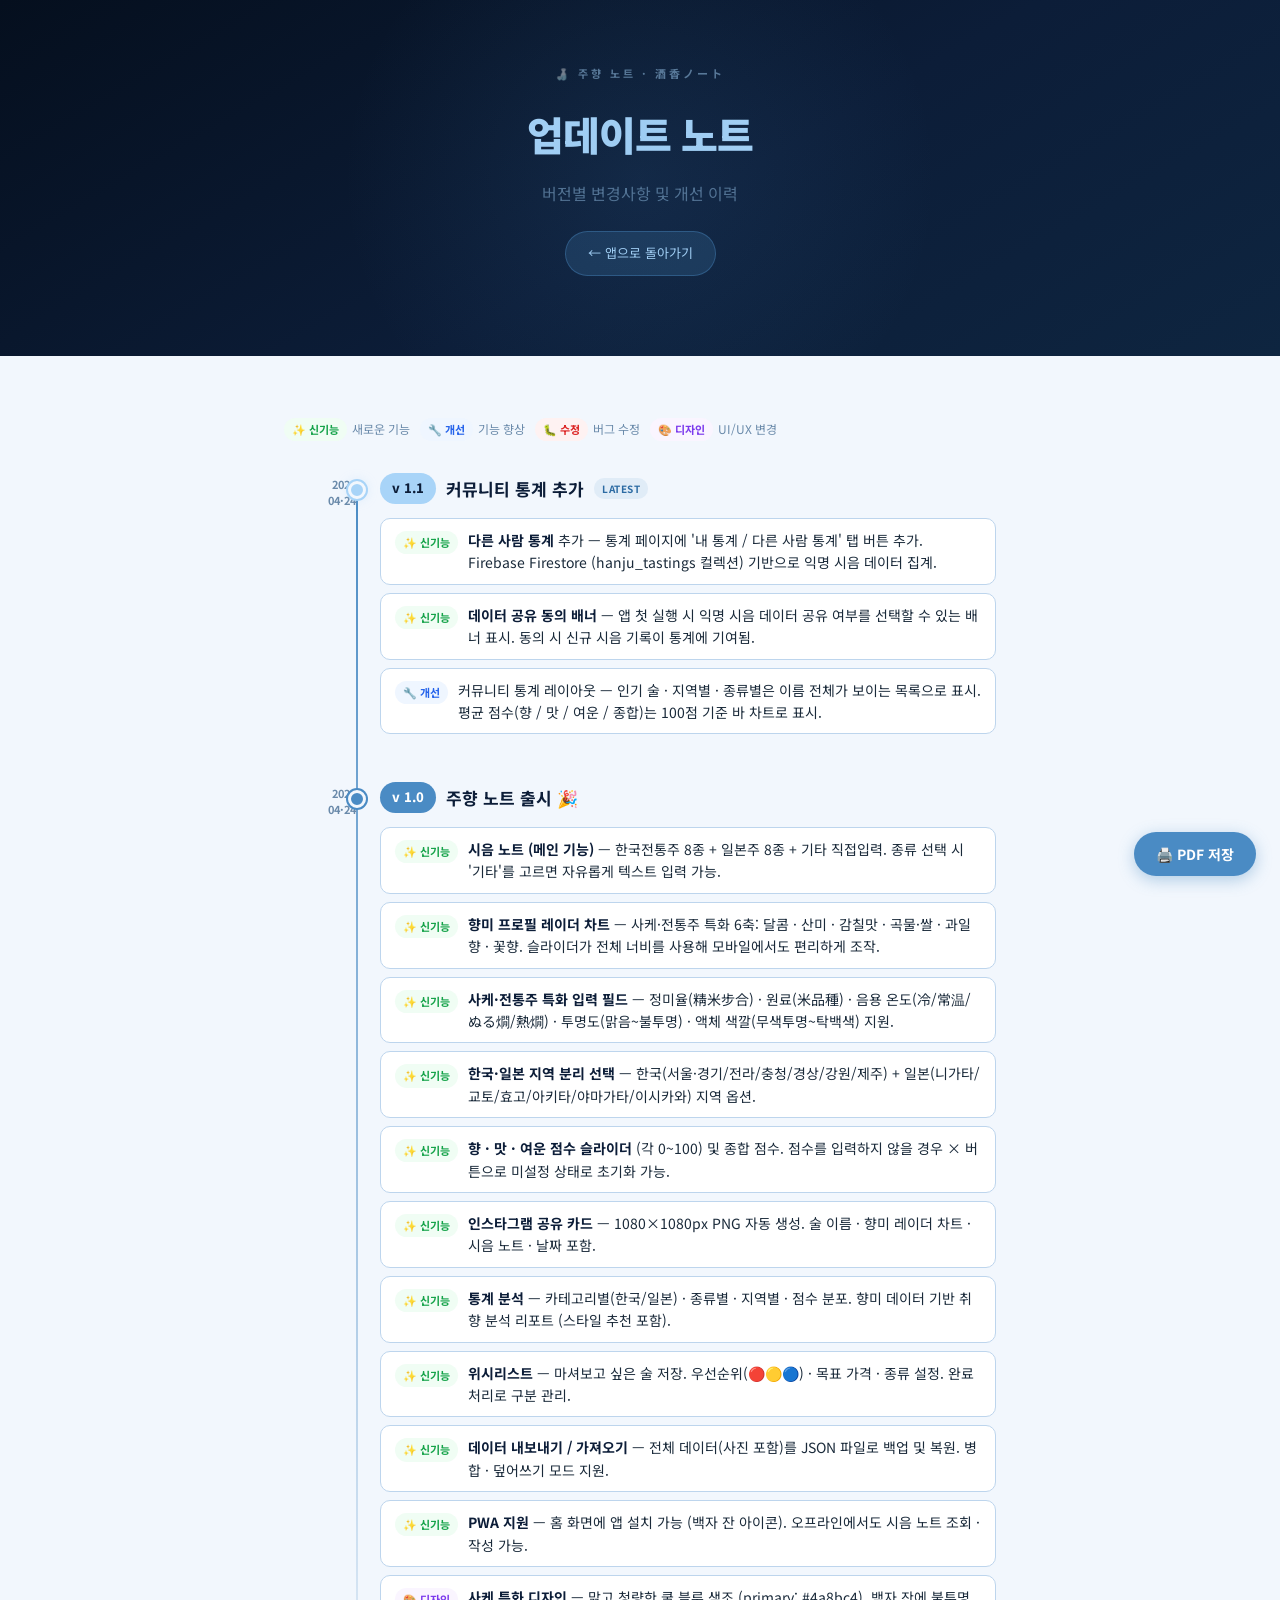
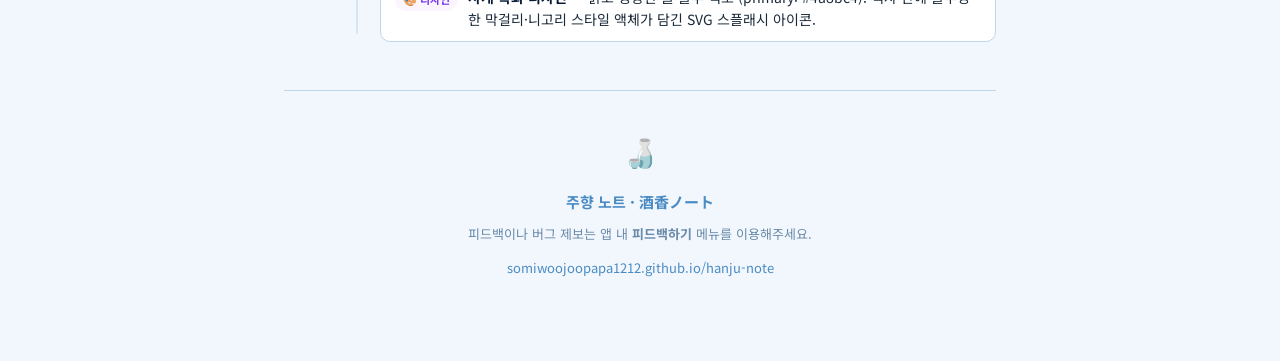
==== patchnotes.html @ c5078d6e "docs: 업데이트 노트 페이지 추가 (patchnotes.html) v1.0 ~ v1.1 변경사항을 타임라인 형태로 정리. 신기능/개선/수정/디자인 카테고리 뱃지 포함.  Co-" ====
<!DOCTYPE html>
<html lang="ko">
<head>
<meta charset="UTF-8"/>
<meta name="viewport" content="width=device-width, initial-scale=1.0"/>
<title>주향 노트 · 업데이트 노트</title>
<style>
  @import url('https://fonts.googleapis.com/css2?family=Noto+Sans+KR:wght@300;400;600;700;900&display=swap');

  :root {
    --primary: #4a8bc4;
    --primary-dark: #2c6ba3;
    --primary-light: #f5c842;
    --primary-dim: rgba(74,139,196,0.1);
    --dark: #0c1d38;
    --text: #1a2a3a;
    --text-muted: #6a8aaa;
    --bg: #f2f7fd;
    --card: #ffffff;
    --border: #bdd5ed;
    --new: #16a34a;
    --new-bg: #f0fdf4;
    --improve: #2563eb;
    --improve-bg: #eff6ff;
    --fix: #dc2626;
    --fix-bg: #fef2f2;
    --design: #7c3aed;
    --design-bg: #faf5ff;
  }
  * { box-sizing: border-box; margin: 0; padding: 0; }
  body { font-family: 'Noto Sans KR', -apple-system, sans-serif; background: var(--bg); color: var(--text); font-size: 15px; line-height: 1.75; }

  @media print {
    body { font-size: 13px; background: white; }
    .no-print { display: none !important; }
    .hero { min-height: auto; padding: 40px; }
  }

  /* ── 히어로 ── */
  .hero {
    background: linear-gradient(150deg, #050f1e 0%, #0c1d38 55%, #0e2540 100%);
    color: white; text-align: center; padding: 64px 24px 80px;
    position: relative; overflow: hidden;
  }
  .hero::before {
    content: ''; position: absolute;
    width: 600px; height: 600px; border-radius: 50%;
    background: radial-gradient(circle, rgba(74,139,196,0.12) 0%, transparent 70%);
    top: 50%; left: 50%; transform: translate(-50%,-50%);
  }
  .hero-app { font-size: 11px; font-weight: 700; letter-spacing: 3px; color: rgba(168,212,248,0.5); margin-bottom: 16px; text-transform: uppercase; }
  .hero-title { font-size: 40px; font-weight: 900; color: #a8d4f8; letter-spacing: -1px; margin-bottom: 10px; }
  .hero-sub { font-size: 16px; color: rgba(168,212,248,0.45); }
  .hero-link { display: inline-block; margin-top: 24px; padding: 10px 22px; background: rgba(74,139,196,0.2); border: 1px solid rgba(74,139,196,0.4); border-radius: 24px; color: #a8d4f8; font-size: 13px; text-decoration: none; transition: background 0.2s; }
  .hero-link:hover { background: rgba(74,139,196,0.35); }

  /* ── 콘텐츠 ── */
  .content { max-width: 760px; margin: 0 auto; padding: 60px 24px 80px; }

  /* ── 타임라인 ── */
  .timeline { position: relative; }
  .timeline::before {
    content: ''; position: absolute;
    left: 72px; top: 8px; bottom: 8px; width: 2px;
    background: linear-gradient(to bottom, var(--primary), rgba(74,139,196,0.15));
  }
  .release { display: flex; gap: 24px; margin-bottom: 48px; position: relative; }
  .release-date-col { flex-shrink: 0; width: 72px; text-align: right; padding-top: 4px; }
  .release-dot {
    position: absolute; left: 64px; top: 8px;
    width: 18px; height: 18px; border-radius: 50%;
    background: var(--primary); border: 3px solid var(--bg);
    box-shadow: 0 0 0 2px var(--primary);
    z-index: 1;
  }
  .release-dot.latest { background: #a8d4f8; box-shadow: 0 0 0 2px #a8d4f8, 0 0 12px rgba(168,212,248,0.4); }
  .release-date { font-size: 11px; font-weight: 700; color: var(--text-muted); line-height: 1.4; }

  .release-body { flex: 1; }
  .release-header { display: flex; align-items: center; gap: 10px; margin-bottom: 14px; flex-wrap: wrap; }
  .version-badge {
    font-size: 13px; font-weight: 800; color: white;
    background: var(--primary); padding: 4px 12px; border-radius: 20px;
  }
  .version-badge.latest { background: #a8d4f8; color: var(--dark); }
  .release-name { font-size: 17px; font-weight: 700; color: var(--dark); }
  .latest-tag {
    font-size: 10px; font-weight: 700; padding: 2px 8px;
    background: var(--primary-dim); color: var(--primary-dark);
    border-radius: 10px; letter-spacing: 0.5px;
  }

  .change-list { display: flex; flex-direction: column; gap: 8px; }
  .change-item { display: flex; gap: 10px; align-items: flex-start; padding: 10px 14px; border-radius: 10px; background: var(--card); border: 1px solid var(--border); }
  .change-badge {
    flex-shrink: 0; font-size: 11px; font-weight: 700;
    padding: 2px 8px; border-radius: 20px; margin-top: 2px; white-space: nowrap;
  }
  .badge-new     { background: var(--new-bg);     color: var(--new);     }
  .badge-improve { background: var(--improve-bg); color: var(--improve); }
  .badge-fix     { background: var(--fix-bg);     color: var(--fix);     }
  .badge-design  { background: var(--design-bg);  color: var(--design);  }
  .change-text { font-size: 14px; color: var(--text); line-height: 1.6; }
  .change-text strong { color: var(--dark); }

  /* ── 레전드 ── */
  .legend { display: flex; gap: 10px; flex-wrap: wrap; margin-bottom: 32px; }
  .legend-item { display: flex; align-items: center; gap: 5px; font-size: 12px; color: var(--text-muted); }

  /* ── 고정 버튼 ── */
  .fab { position: fixed; bottom: 24px; right: 24px; background: var(--primary); color: white; border: none; border-radius: 50px; padding: 12px 22px; font-size: 14px; font-weight: 700; cursor: pointer; box-shadow: 0 4px 16px rgba(74,139,196,0.4); font-family: inherit; transition: background 0.2s; }
  .fab:hover { background: var(--primary-dark); }

  @media (max-width: 600px) {
    .timeline::before { left: 0; }
    .release { flex-direction: column; gap: 10px; padding-left: 20px; }
    .release-date-col { width: auto; text-align: left; }
    .release-dot { left: -8px; }
    .hero-title { font-size: 28px; }
  }
</style>
</head>
<body>

<div class="hero">
  <div class="hero-app">🍶 주향 노트 · 酒香ノート</div>
  <div class="hero-title">업데이트 노트</div>
  <div class="hero-sub">버전별 변경사항 및 개선 이력</div>
  <a class="hero-link" href="index.html">← 앱으로 돌아가기</a>
</div>

<div class="content">

  <div class="legend">
    <div class="legend-item"><span class="change-badge badge-new">✨ 신기능</span> 새로운 기능</div>
    <div class="legend-item"><span class="change-badge badge-improve">🔧 개선</span> 기능 향상</div>
    <div class="legend-item"><span class="change-badge badge-fix">🐛 수정</span> 버그 수정</div>
    <div class="legend-item"><span class="change-badge badge-design">🎨 디자인</span> UI/UX 변경</div>
  </div>

  <div class="timeline">

    <!-- v1.1 -->
    <div class="release">
      <div class="release-date-col">
        <div class="release-dot latest"></div>
        <div class="release-date">2026<br/>04·24</div>
      </div>
      <div class="release-body">
        <div class="release-header">
          <span class="version-badge latest">v 1.1</span>
          <span class="release-name">커뮤니티 통계 추가</span>
          <span class="latest-tag">LATEST</span>
        </div>
        <div class="change-list">
          <div class="change-item">
            <span class="change-badge badge-new">✨ 신기능</span>
            <span class="change-text"><strong>다른 사람 통계</strong> 추가 — 통계 페이지에 '내 통계 / 다른 사람 통계' 탭 버튼 추가. Firebase Firestore (hanju_tastings 컬렉션) 기반으로 익명 시음 데이터 집계.</span>
          </div>
          <div class="change-item">
            <span class="change-badge badge-new">✨ 신기능</span>
            <span class="change-text"><strong>데이터 공유 동의 배너</strong> — 앱 첫 실행 시 익명 시음 데이터 공유 여부를 선택할 수 있는 배너 표시. 동의 시 신규 시음 기록이 통계에 기여됨.</span>
          </div>
          <div class="change-item">
            <span class="change-badge badge-improve">🔧 개선</span>
            <span class="change-text">커뮤니티 통계 레이아웃 — 인기 술 · 지역별 · 종류별은 이름 전체가 보이는 목록으로 표시. 평균 점수(향 / 맛 / 여운 / 종합)는 100점 기준 바 차트로 표시.</span>
          </div>
        </div>
      </div>
    </div>

    <!-- v1.0 -->
    <div class="release">
      <div class="release-date-col">
        <div class="release-dot"></div>
        <div class="release-date">2026<br/>04·24</div>
      </div>
      <div class="release-body">
        <div class="release-header">
          <span class="version-badge">v 1.0</span>
          <span class="release-name">주향 노트 출시 🎉</span>
        </div>
        <div class="change-list">
          <div class="change-item">
            <span class="change-badge badge-new">✨ 신기능</span>
            <span class="change-text"><strong>시음 노트 (메인 기능)</strong> — 한국전통주 8종 + 일본주 8종 + 기타 직접입력. 종류 선택 시 '기타'를 고르면 자유롭게 텍스트 입력 가능.</span>
          </div>
          <div class="change-item">
            <span class="change-badge badge-new">✨ 신기능</span>
            <span class="change-text"><strong>향미 프로필 레이더 차트</strong> — 사케·전통주 특화 6축: 달콤 · 산미 · 감칠맛 · 곡물·쌀 · 과일향 · 꽃향. 슬라이더가 전체 너비를 사용해 모바일에서도 편리하게 조작.</span>
          </div>
          <div class="change-item">
            <span class="change-badge badge-new">✨ 신기능</span>
            <span class="change-text"><strong>사케·전통주 특화 입력 필드</strong> — 정미율(精米步合) · 원료(米品種) · 음용 온도(冷/常温/ぬる燗/熱燗) · 투명도(맑음~불투명) · 액체 색깔(무색투명~탁백색) 지원.</span>
          </div>
          <div class="change-item">
            <span class="change-badge badge-new">✨ 신기능</span>
            <span class="change-text"><strong>한국·일본 지역 분리 선택</strong> — 한국(서울·경기/전라/충청/경상/강원/제주) + 일본(니가타/교토/효고/아키타/야마가타/이시카와) 지역 옵션.</span>
          </div>
          <div class="change-item">
            <span class="change-badge badge-new">✨ 신기능</span>
            <span class="change-text"><strong>향 · 맛 · 여운 점수 슬라이더</strong> (각 0~100) 및 종합 점수. 점수를 입력하지 않을 경우 × 버튼으로 미설정 상태로 초기화 가능.</span>
          </div>
          <div class="change-item">
            <span class="change-badge badge-new">✨ 신기능</span>
            <span class="change-text"><strong>인스타그램 공유 카드</strong> — 1080×1080px PNG 자동 생성. 술 이름 · 향미 레이더 차트 · 시음 노트 · 날짜 포함.</span>
          </div>
          <div class="change-item">
            <span class="change-badge badge-new">✨ 신기능</span>
            <span class="change-text"><strong>통계 분석</strong> — 카테고리별(한국/일본) · 종류별 · 지역별 · 점수 분포. 향미 데이터 기반 취향 분석 리포트 (스타일 추천 포함).</span>
          </div>
          <div class="change-item">
            <span class="change-badge badge-new">✨ 신기능</span>
            <span class="change-text"><strong>위시리스트</strong> — 마셔보고 싶은 술 저장. 우선순위(🔴🟡🔵) · 목표 가격 · 종류 설정. 완료 처리로 구분 관리.</span>
          </div>
          <div class="change-item">
            <span class="change-badge badge-new">✨ 신기능</span>
            <span class="change-text"><strong>데이터 내보내기 / 가져오기</strong> — 전체 데이터(사진 포함)를 JSON 파일로 백업 및 복원. 병합 · 덮어쓰기 모드 지원.</span>
          </div>
          <div class="change-item">
            <span class="change-badge badge-new">✨ 신기능</span>
            <span class="change-text"><strong>PWA 지원</strong> — 홈 화면에 앱 설치 가능 (백자 잔 아이콘). 오프라인에서도 시음 노트 조회 · 작성 가능.</span>
          </div>
          <div class="change-item">
            <span class="change-badge badge-design">🎨 디자인</span>
            <span class="change-text"><strong>사케 특화 디자인</strong> — 맑고 청량한 쿨 블루 색조 (primary: #4a8bc4). 백자 잔에 불투명한 막걸리·니고리 스타일 액체가 담긴 SVG 스플래시 아이콘.</span>
          </div>
        </div>
      </div>
    </div>

  </div><!-- /timeline -->

  <div style="margin-top:48px;padding-top:32px;border-top:1px solid var(--border);text-align:center;color:var(--text-muted);font-size:13px;line-height:2;">
    <div style="font-size:28px;margin-bottom:8px;">🍶</div>
    <div style="font-weight:700;color:var(--primary);font-size:15px;margin-bottom:4px;">주향 노트 · 酒香ノート</div>
    <div>피드백이나 버그 제보는 앱 내 <strong>피드백하기</strong> 메뉴를 이용해주세요.</div>
    <div style="margin-top:8px;"><a href="https://somiwoojoopapa1212.github.io/hanju-note/" style="color:var(--primary);text-decoration:none;">somiwoojoopapa1212.github.io/hanju-note</a></div>
  </div>

</div>

<button class="fab no-print" onclick="window.print()">🖨️ PDF 저장</button>

</body>
</html>
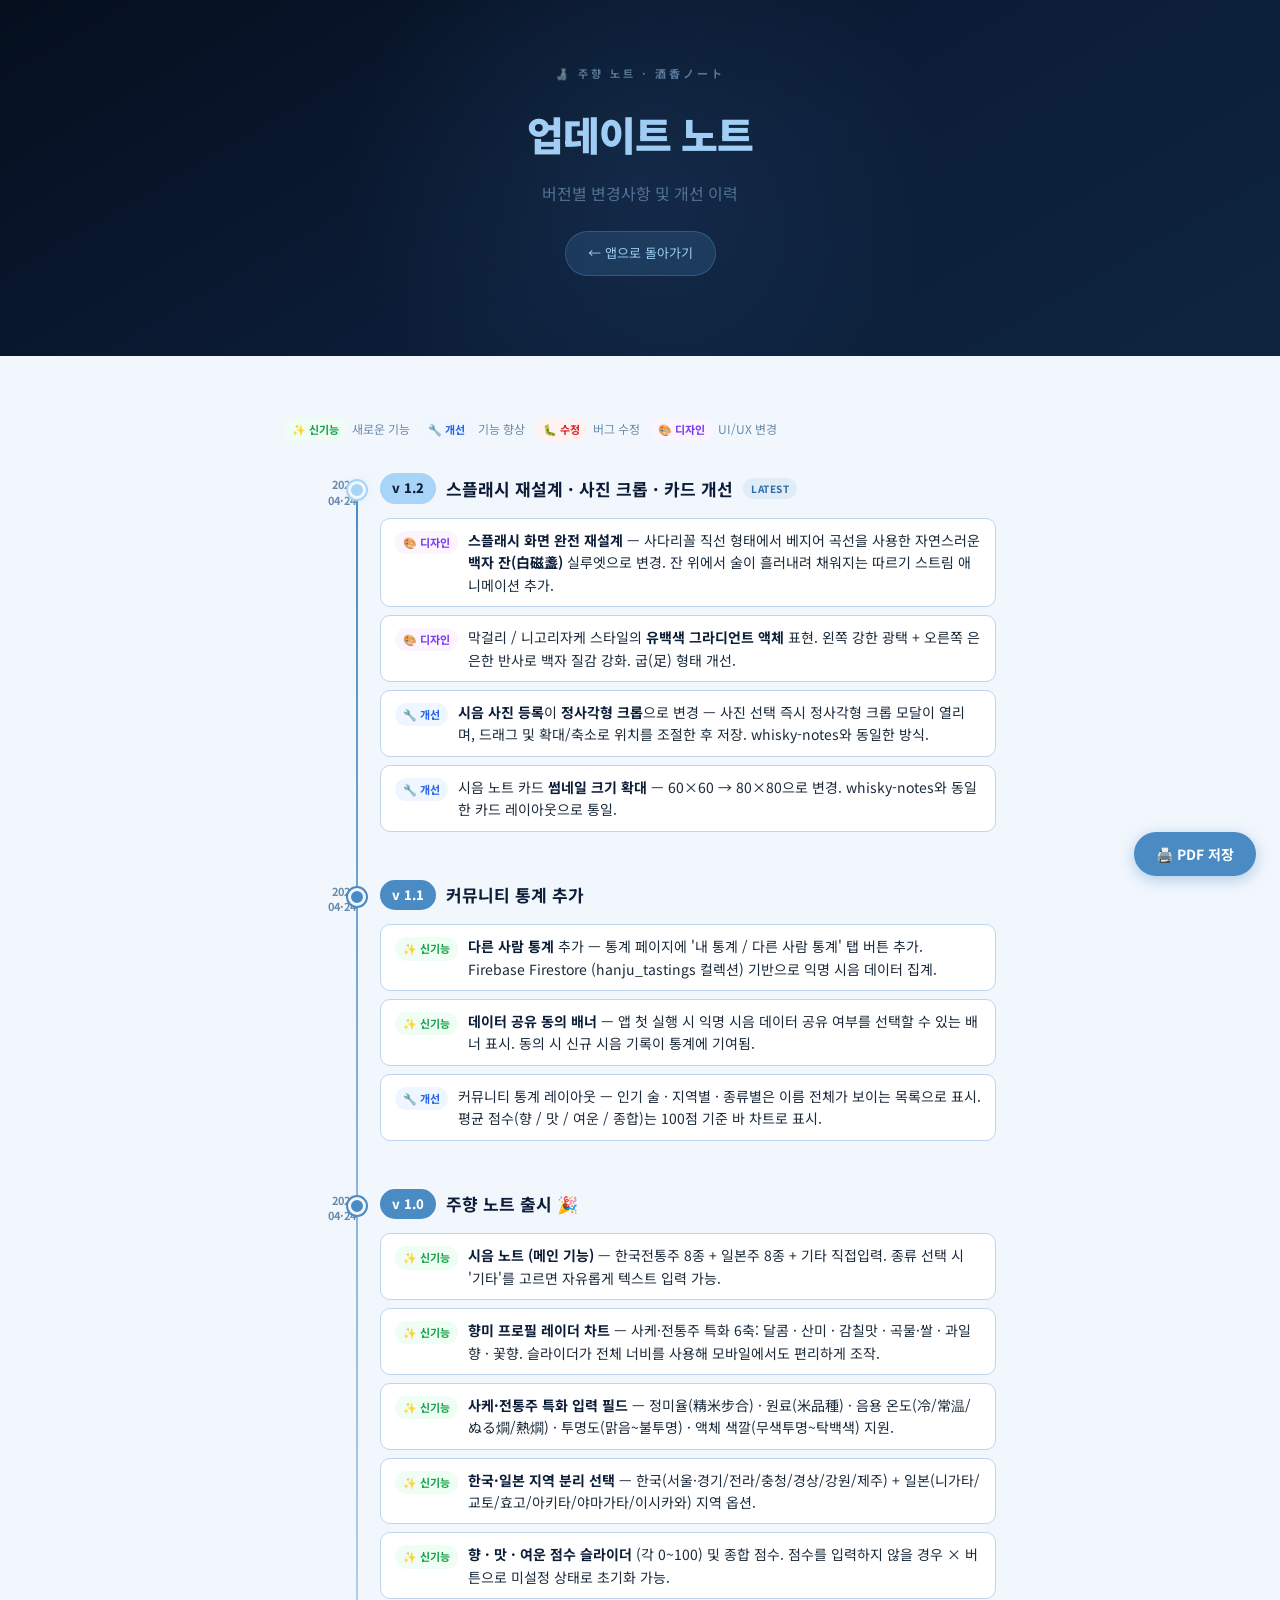
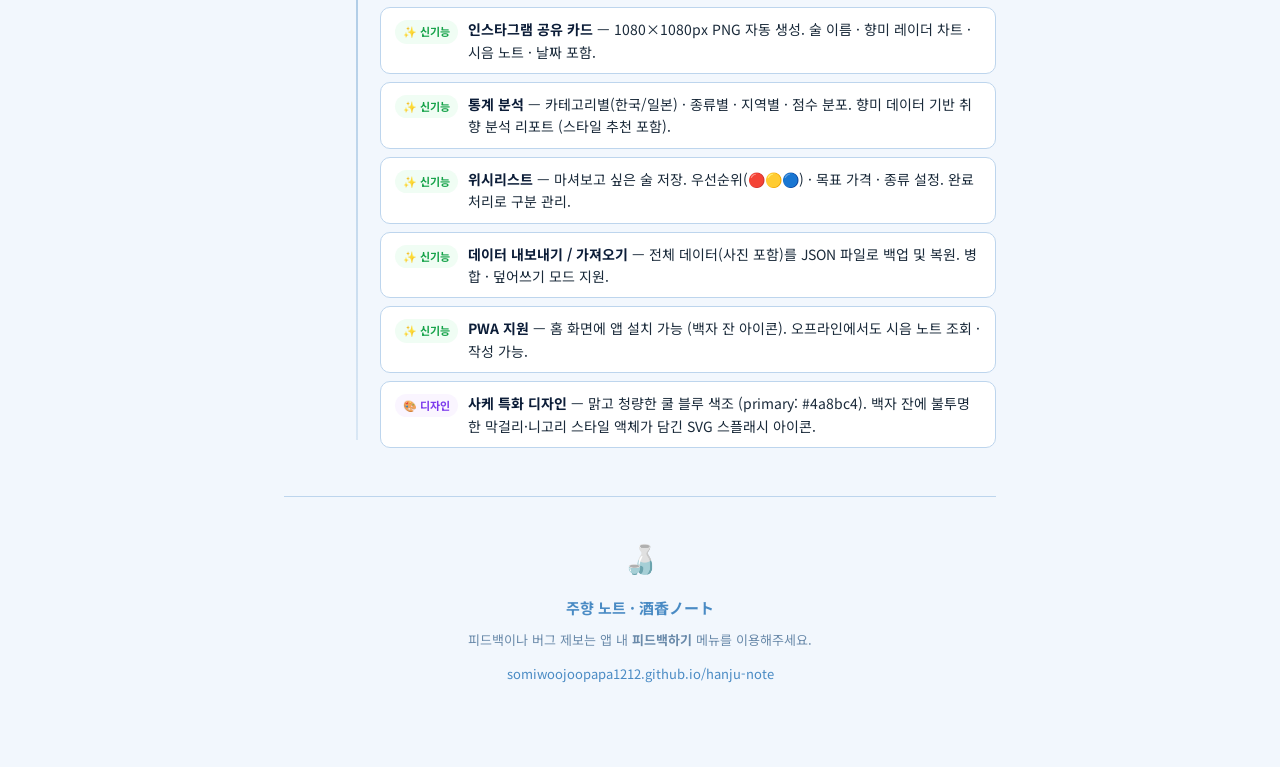
==== commit 0556c5fd: "docs: patchnotes v1.2 추가, manual.html 최초 작성 - patchnotes: v1.2 (스플래시 재설계·사진 정사각형 크롭·썸네일 확대) 항목 추가 - " ====
--- a/patchnotes.html
+++ b/patchnotes.html
@@ -140,7 +140,7 @@
 
   <div class="timeline">
 
-    <!-- v1.1 -->
+    <!-- v1.2 -->
     <div class="release">
       <div class="release-date-col">
         <div class="release-dot latest"></div>
@@ -148,9 +148,41 @@
       </div>
       <div class="release-body">
         <div class="release-header">
-          <span class="version-badge latest">v 1.1</span>
+          <span class="version-badge latest">v 1.2</span>
+          <span class="release-name">스플래시 재설계 · 사진 크롭 · 카드 개선</span>
+          <span class="latest-tag">LATEST</span>
+        </div>
+        <div class="change-list">
+          <div class="change-item">
+            <span class="change-badge badge-design">🎨 디자인</span>
+            <span class="change-text"><strong>스플래시 화면 완전 재설계</strong> — 사다리꼴 직선 형태에서 베지어 곡선을 사용한 자연스러운 <strong>백자 잔(白磁盞)</strong> 실루엣으로 변경. 잔 위에서 술이 흘러내려 채워지는 따르기 스트림 애니메이션 추가.</span>
+          </div>
+          <div class="change-item">
+            <span class="change-badge badge-design">🎨 디자인</span>
+            <span class="change-text">막걸리 / 니고리자케 스타일의 <strong>유백색 그라디언트 액체</strong> 표현. 왼쪽 강한 광택 + 오른쪽 은은한 반사로 백자 질감 강화. 굽(足) 형태 개선.</span>
+          </div>
+          <div class="change-item">
+            <span class="change-badge badge-improve">🔧 개선</span>
+            <span class="change-text"><strong>시음 사진 등록</strong>이 <strong>정사각형 크롭</strong>으로 변경 — 사진 선택 즉시 정사각형 크롭 모달이 열리며, 드래그 및 확대/축소로 위치를 조절한 후 저장. whisky-notes와 동일한 방식.</span>
+          </div>
+          <div class="change-item">
+            <span class="change-badge badge-improve">🔧 개선</span>
+            <span class="change-text">시음 노트 카드 <strong>썸네일 크기 확대</strong> — 60×60 → 80×80으로 변경. whisky-notes와 동일한 카드 레이아웃으로 통일.</span>
+          </div>
+        </div>
+      </div>
+    </div>
+
+    <!-- v1.1 -->
+    <div class="release">
+      <div class="release-date-col">
+        <div class="release-dot"></div>
+        <div class="release-date">2026<br/>04·24</div>
+      </div>
+      <div class="release-body">
+        <div class="release-header">
+          <span class="version-badge">v 1.1</span>
           <span class="release-name">커뮤니티 통계 추가</span>
-          <span class="latest-tag">LATEST</span>
         </div>
         <div class="change-list">
           <div class="change-item">
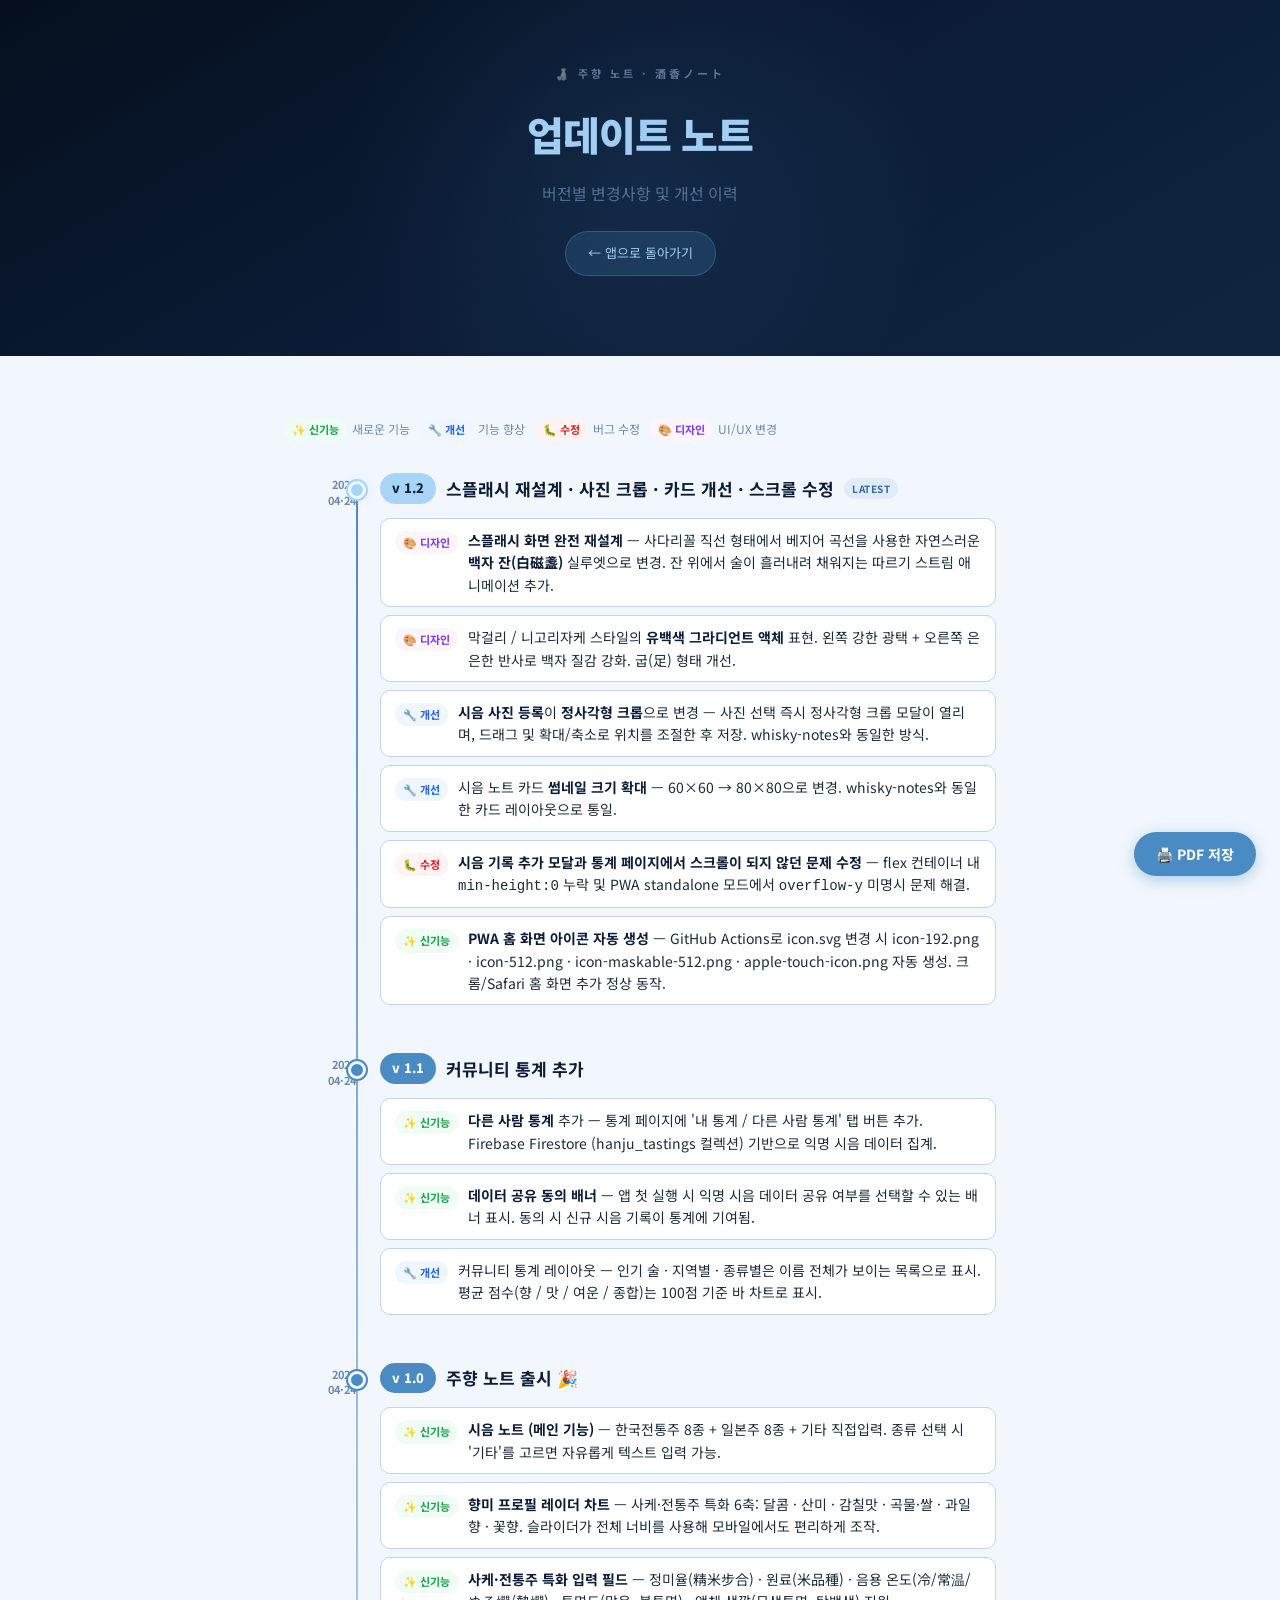
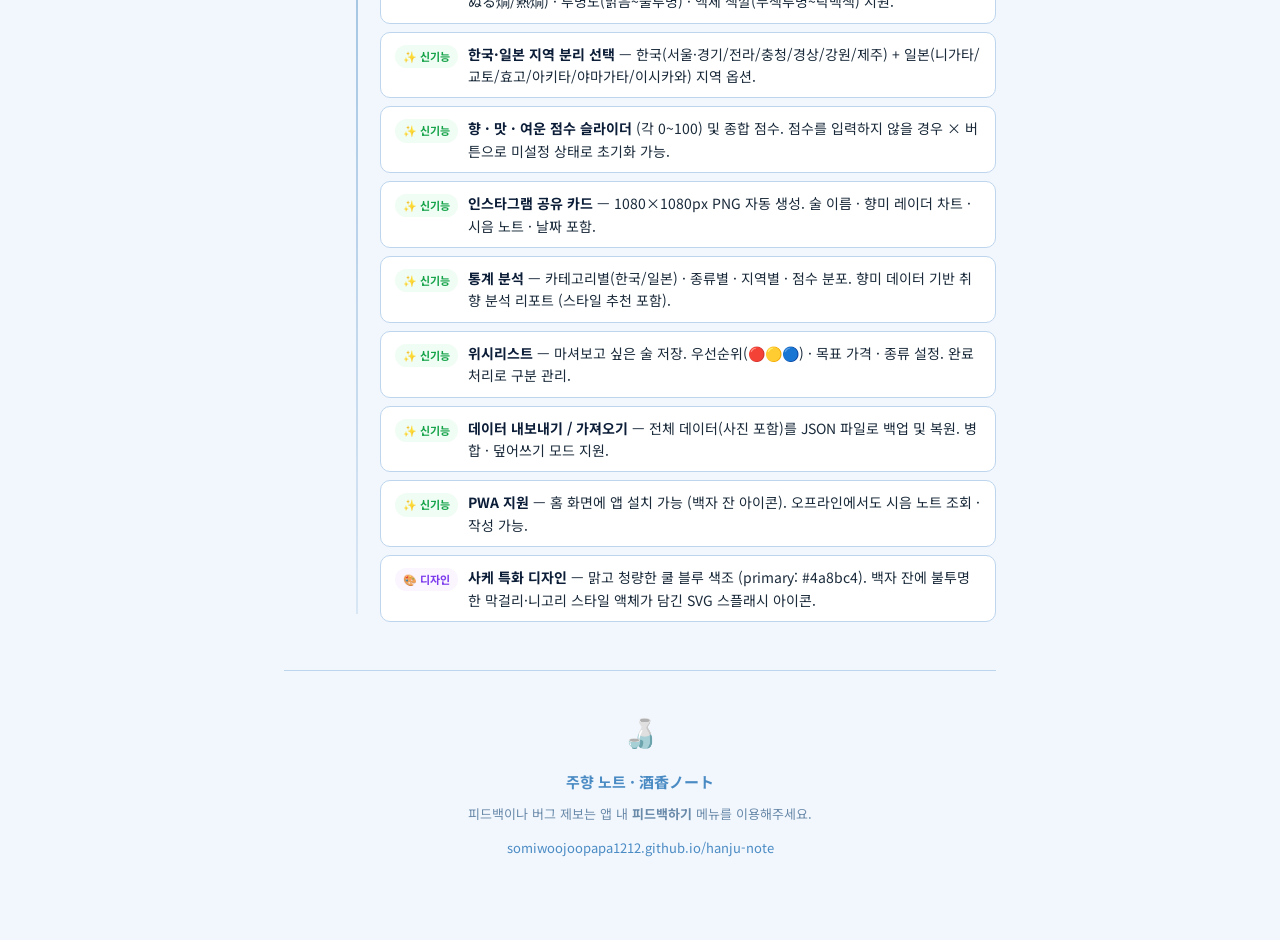
==== commit c1c600e0: "docs: patchnotes v1.2 스크롤 수정·아이콘 항목 추가" ====
--- a/patchnotes.html
+++ b/patchnotes.html
@@ -149,7 +149,7 @@
       <div class="release-body">
         <div class="release-header">
           <span class="version-badge latest">v 1.2</span>
-          <span class="release-name">스플래시 재설계 · 사진 크롭 · 카드 개선</span>
+          <span class="release-name">스플래시 재설계 · 사진 크롭 · 카드 개선 · 스크롤 수정</span>
           <span class="latest-tag">LATEST</span>
         </div>
         <div class="change-list">
@@ -168,6 +168,14 @@
           <div class="change-item">
             <span class="change-badge badge-improve">🔧 개선</span>
             <span class="change-text">시음 노트 카드 <strong>썸네일 크기 확대</strong> — 60×60 → 80×80으로 변경. whisky-notes와 동일한 카드 레이아웃으로 통일.</span>
+          </div>
+          <div class="change-item">
+            <span class="change-badge badge-fix">🐛 수정</span>
+            <span class="change-text"><strong>시음 기록 추가 모달과 통계 페이지에서 스크롤이 되지 않던 문제 수정</strong> — flex 컨테이너 내 <code>min-height:0</code> 누락 및 PWA standalone 모드에서 <code>overflow-y</code> 미명시 문제 해결.</span>
+          </div>
+          <div class="change-item">
+            <span class="change-badge badge-new">✨ 신기능</span>
+            <span class="change-text"><strong>PWA 홈 화면 아이콘 자동 생성</strong> — GitHub Actions로 icon.svg 변경 시 icon-192.png · icon-512.png · icon-maskable-512.png · apple-touch-icon.png 자동 생성. 크롬/Safari 홈 화면 추가 정상 동작.</span>
           </div>
         </div>
       </div>
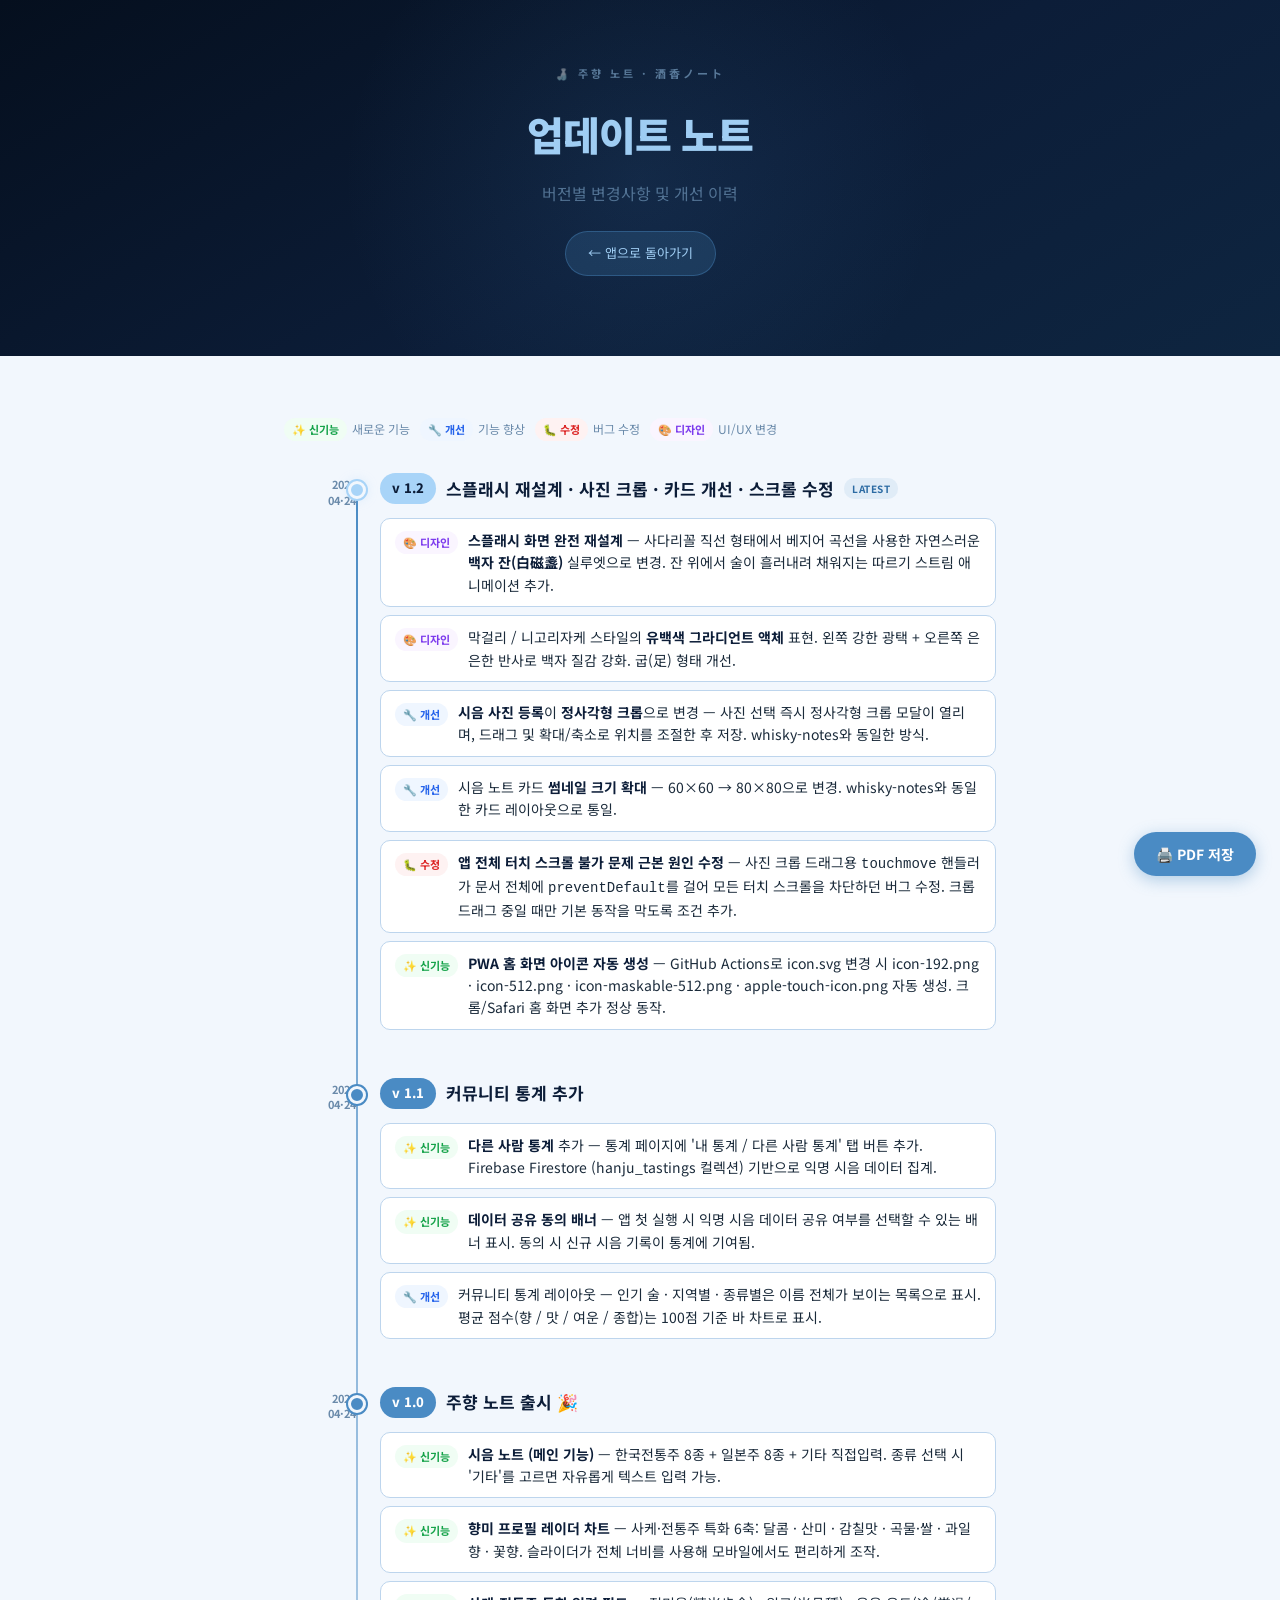
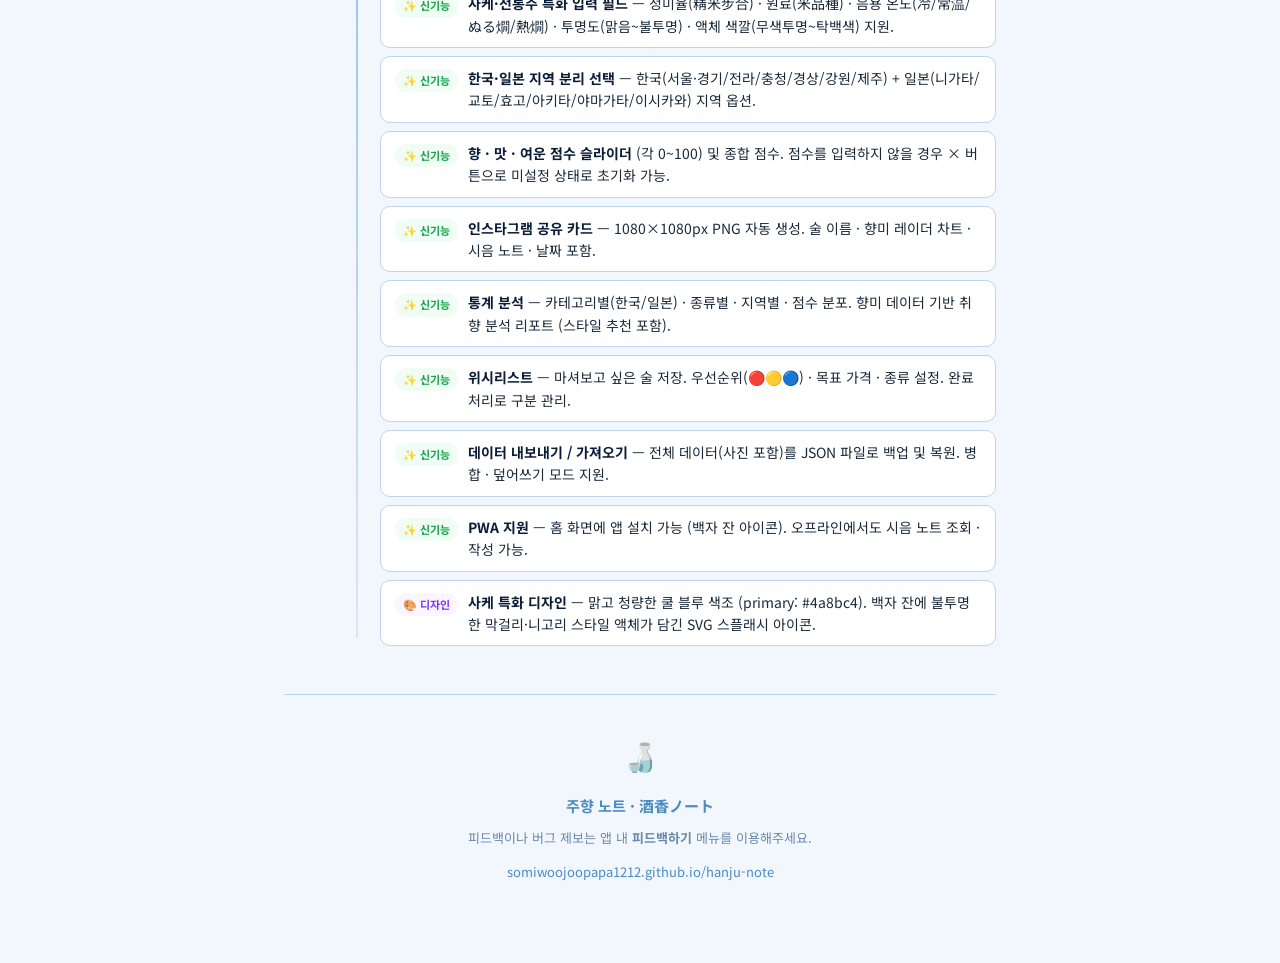
==== commit 2a06d411: "docs: patchnotes 스크롤 버그 원인 설명 수정" ====
--- a/patchnotes.html
+++ b/patchnotes.html
@@ -171,7 +171,7 @@
           </div>
           <div class="change-item">
             <span class="change-badge badge-fix">🐛 수정</span>
-            <span class="change-text"><strong>시음 기록 추가 모달과 통계 페이지에서 스크롤이 되지 않던 문제 수정</strong> — flex 컨테이너 내 <code>min-height:0</code> 누락 및 PWA standalone 모드에서 <code>overflow-y</code> 미명시 문제 해결.</span>
+            <span class="change-text"><strong>앱 전체 터치 스크롤 불가 문제 근본 원인 수정</strong> — 사진 크롭 드래그용 <code>touchmove</code> 핸들러가 문서 전체에 <code>preventDefault</code>를 걸어 모든 터치 스크롤을 차단하던 버그 수정. 크롭 드래그 중일 때만 기본 동작을 막도록 조건 추가.</span>
           </div>
           <div class="change-item">
             <span class="change-badge badge-new">✨ 신기능</span>
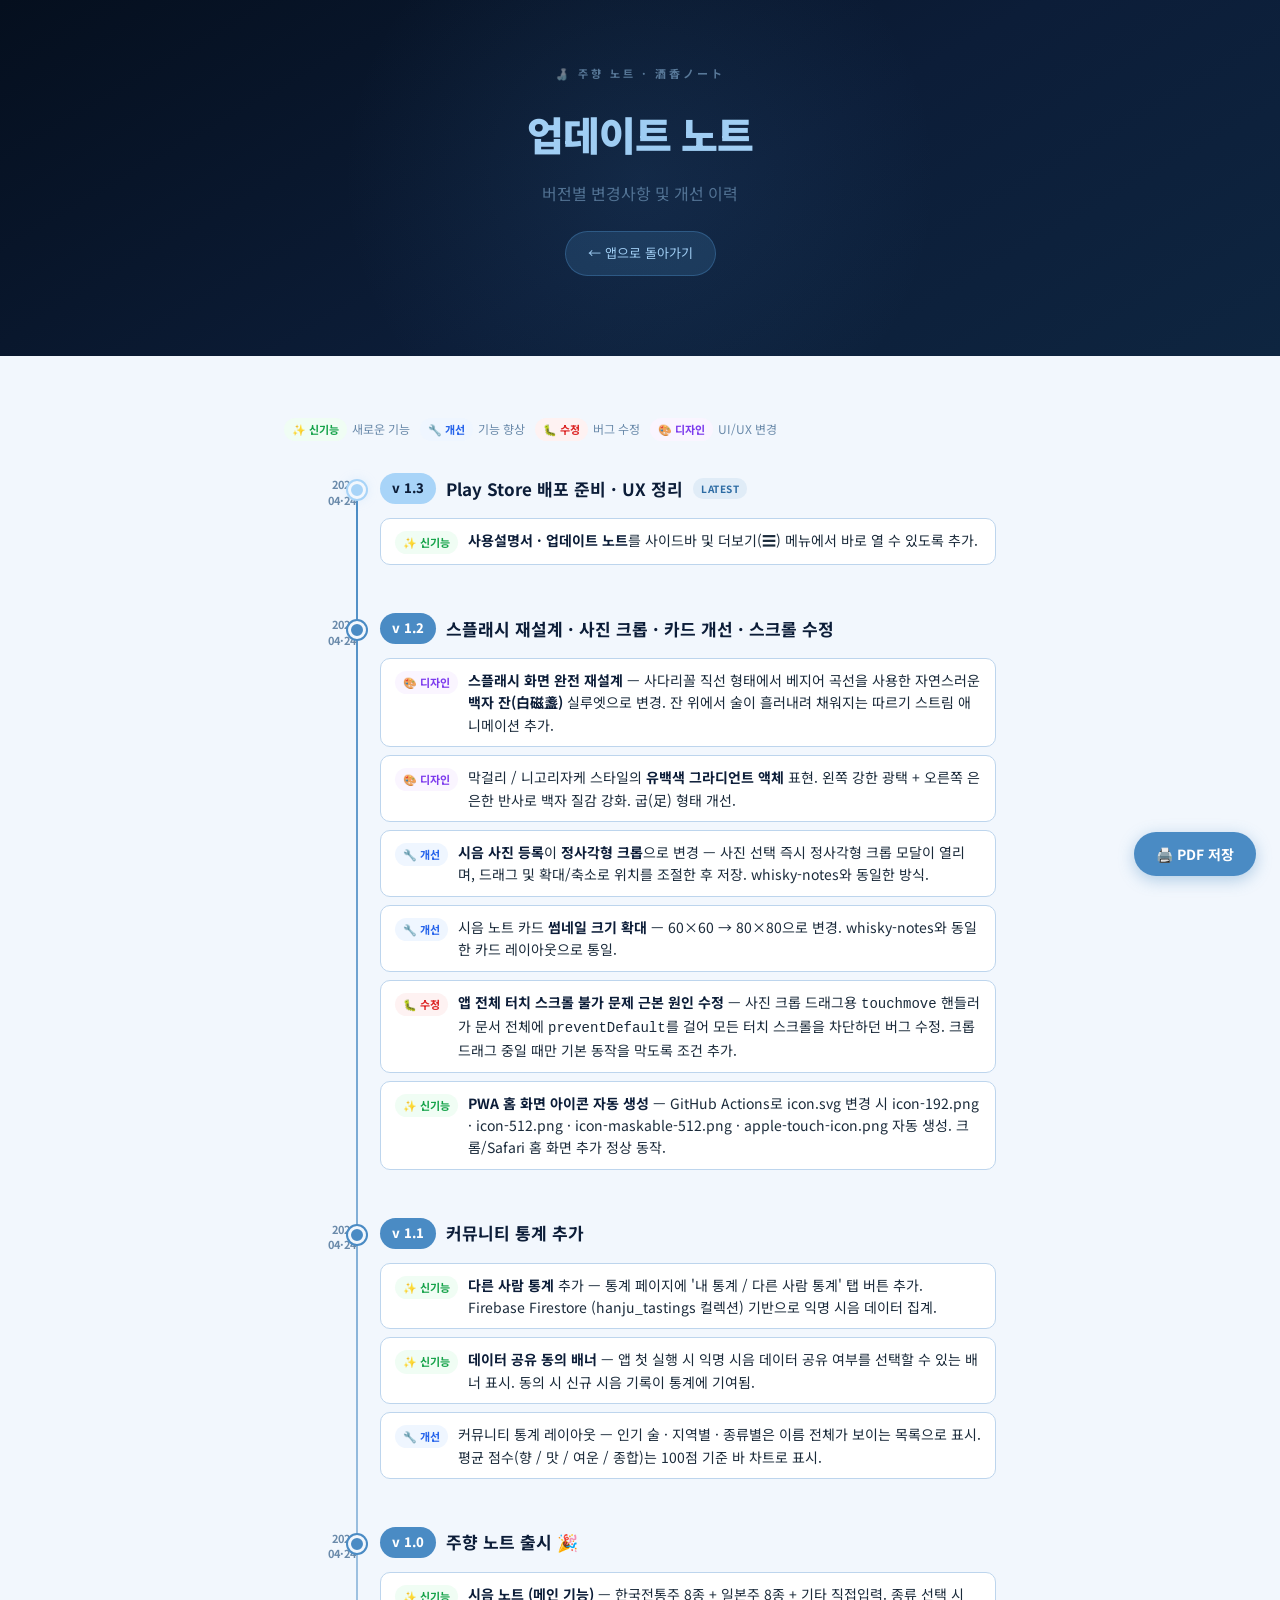
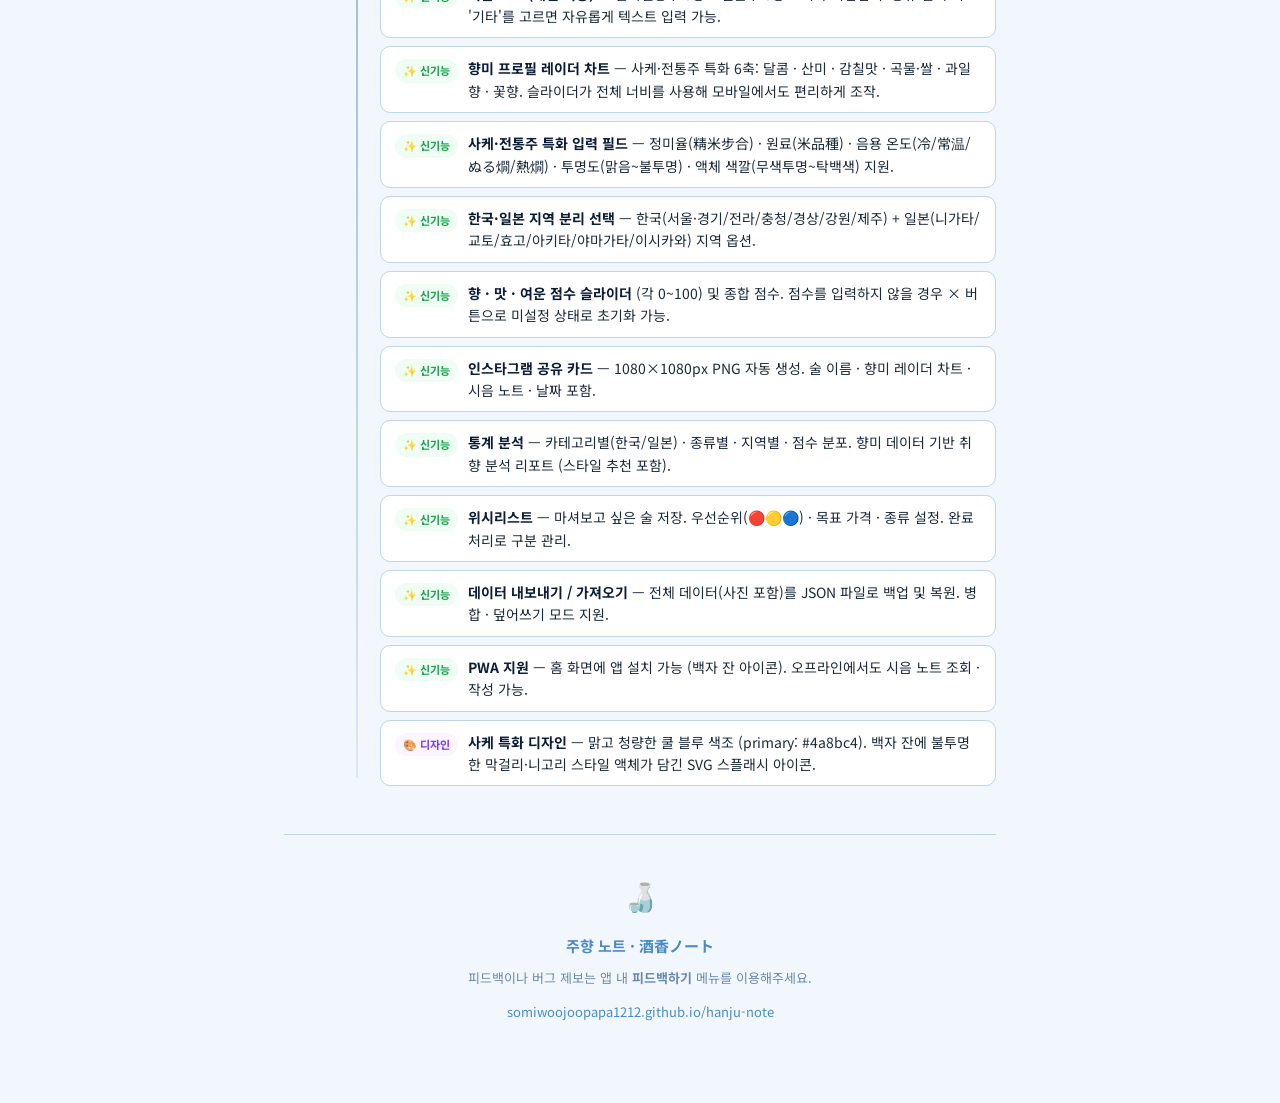
==== commit 2afb5c5c: "feat: Play Store 배포 준비 - 사용설명서·패치노트 메뉴 추가 - 사이드바·더보기 메뉴에 '사용설명서' + '업데이트 노트' 링크 추가 - patchnotes v1.3" ====
--- a/patchnotes.html
+++ b/patchnotes.html
@@ -140,7 +140,7 @@
 
   <div class="timeline">
 
-    <!-- v1.2 -->
+    <!-- v1.3 -->
     <div class="release">
       <div class="release-date-col">
         <div class="release-dot latest"></div>
@@ -148,9 +148,29 @@
       </div>
       <div class="release-body">
         <div class="release-header">
-          <span class="version-badge latest">v 1.2</span>
+          <span class="version-badge latest">v 1.3</span>
+          <span class="release-name">Play Store 배포 준비 · UX 정리</span>
+          <span class="latest-tag">LATEST</span>
+        </div>
+        <div class="change-list">
+          <div class="change-item">
+            <span class="change-badge badge-new">✨ 신기능</span>
+            <span class="change-text"><strong>사용설명서 · 업데이트 노트</strong>를 사이드바 및 더보기(☰) 메뉴에서 바로 열 수 있도록 추가.</span>
+          </div>
+        </div>
+      </div>
+    </div>
+
+    <!-- v1.2 -->
+    <div class="release">
+      <div class="release-date-col">
+        <div class="release-dot"></div>
+        <div class="release-date">2026<br/>04·24</div>
+      </div>
+      <div class="release-body">
+        <div class="release-header">
+          <span class="version-badge">v 1.2</span>
           <span class="release-name">스플래시 재설계 · 사진 크롭 · 카드 개선 · 스크롤 수정</span>
-          <span class="latest-tag">LATEST</span>
         </div>
         <div class="change-list">
           <div class="change-item">
